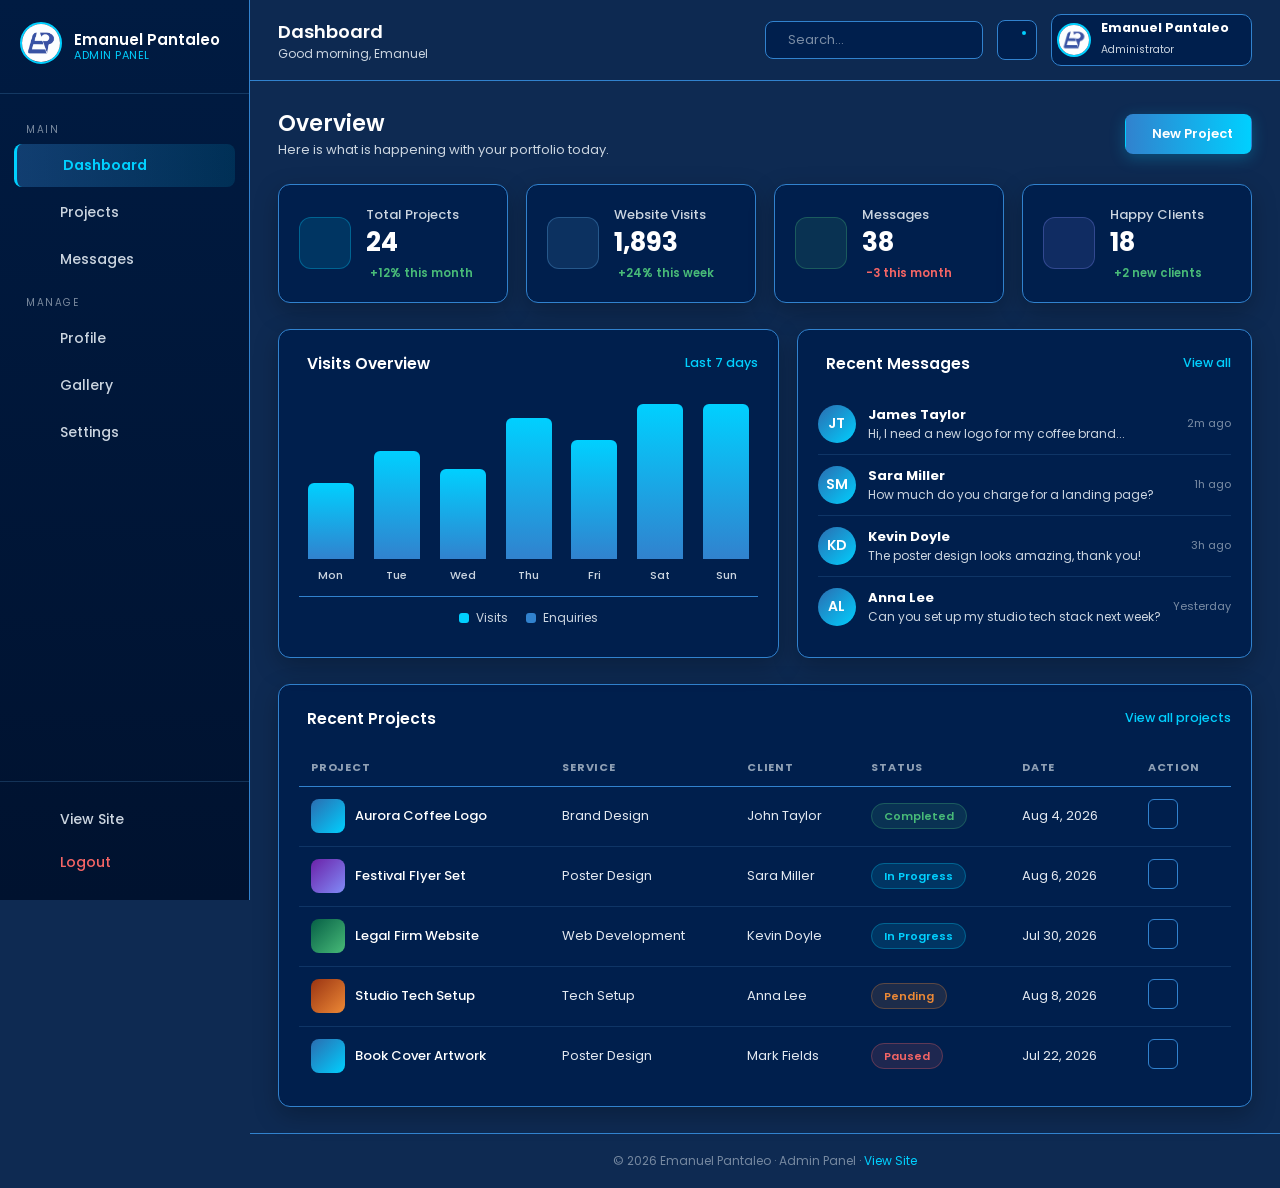
==== admin/dashboard.html @ c4dc27d2 "feat: initial commit for Emanuel Pantaleo portfolio website and admin panel" ====
<!DOCTYPE html>
<html lang="en">

<head>
    <meta charset="UTF-8">
    <meta name="viewport" content="width=device-width, initial-scale=1.0">
    <meta name="description" content="Emanuel Pantaleo - Admin Dashboard">
    <title>Dashboard | Emanuel Pantaleo</title>
    <link rel="stylesheet" href="/css/admin.css" type="text/css">
    <link rel="icon" href="/assets/icons/panta logo-07.png" type="image/x-icon">
    <link rel="stylesheet" href="https://unicons.iconscout.com/release/v4.0.0/css/line.css">
</head>

<body>

    <!-- Sidebar -->
    <div class="sidebar-backdrop" id="sidebarBackdrop"></div>
    <aside class="sidebar" id="sidebar">
        <div class="sidebar-brand">
            <a href="/index.html"><img src="/assets/icons/panta logo-01.jpg" loading="lazy" alt="emanuel logo"></a>
            <h2>Emanuel Pantaleo <span>Admin Panel</span></h2>
        </div>

        <nav class="sidebar-nav">
            <p class="nav-section-title">Main</p>
            <a href="/admin/dashboard.html" class="active"><i class="uil uil-estate"></i>Dashboard</a>
            <a href="/pages/work.html"><i class="uil uil-briefcase-alt"></i>Projects</a>
            <a href="/pages/contact.html"><i class="uil uil-envelope"></i>Messages</a>
            <p class="nav-section-title">Manage</p>
            <a href="/pages/about.html"><i class="uil uil-user"></i>Profile</a>
            <a href="/pages/gallary.html"><i class="uil uil-image-v"></i>Gallery</a>
            <a href="/admin/settings.html"><i class="uil uil-setting"></i>Settings</a>
        </nav>

        <div class="sidebar-footer">
            <a href="/index.html"><i class="uil uil-globe"></i>View Site</a>
            <a href="/index.html" class="logout" id="logoutBtn"><i class="uil uil-sign-out-alt"></i>Logout</a>
        </div>
    </aside>

    <!-- Main -->
    <div class="main-area">
        <header class="topbar">
            <div class="topbar-title">
                <button class="menu-btn" id="menuBtn"><i class="uil uil-bars"></i></button>
                <h3>Dashboard</h3>
                <p>Welcome back, Emanuel</p>
            </div>
            <div class="topbar-actions">
                <div class="topbar-search">
                    <i class="uil uil-search"></i>
                    <input type="search" placeholder="Search...">
                </div>
                <button class="icon-btn" title="Notifications">
                    <i class="uil uil-bell"></i>
                    <span class="dot"></span>
                </button>
                <div class="admin-user">
                    <img src="/assets/icons/panta logo-01.jpg" alt="admin avatar">
                    <div class="admin-user-info">
                        <b>Emanuel Pantaleo</b>
                        <span>Administrator</span>
                    </div>
                    <i class="uil uil-angle-down"></i>
                </div>
            </div>
        </header>

        <main class="admin-content">
            <!-- Page Header -->
            <div class="page-header">
                <div>
                    <h2>Overview</h2>
                    <p>Here is what is happening with your portfolio today.</p>
                </div>
                <button class="btn btn-primary" onclick="showToast('New project created successfully')"><i
                        class="uil uil-plus"></i>New Project</button>
            </div>

            <!-- Stats -->
            <section class="stats-grid">
                <div class="stat-card">
                    <div class="stat-icon cyan"><i class="uil uil-briefcase-alt"></i></div>
                    <div class="stat-info">
                        <h4>Total Projects</h4>
                        <p class="stat-value" data-count="24">0</p>
                        <span class="stat-trend up"><i class="uil uil-arrow-up"></i>+12% this month</span>
                    </div>
                </div>
                <div class="stat-card">
                    <div class="stat-icon blue"><i class="uil uil-eye"></i></div>
                    <div class="stat-info">
                        <h4>Website Visits</h4>
                        <p class="stat-value" data-count="1893">0</p>
                        <span class="stat-trend up"><i class="uil uil-arrow-up"></i>+24% this week</span>
                    </div>
                </div>
                <div class="stat-card">
                    <div class="stat-icon green"><i class="uil uil-envelope"></i></div>
                    <div class="stat-info">
                        <h4>Messages</h4>
                        <p class="stat-value" data-count="38">0</p>
                        <span class="stat-trend down"><i class="uil uil-arrow-down"></i>-3 this month</span>
                    </div>
                </div>
                <div class="stat-card">
                    <div class="stat-icon purple"><i class="uil uil-users-alt"></i></div>
                    <div class="stat-info">
                        <h4>Happy Clients</h4>
                        <p class="stat-value" data-count="18">0</p>
                        <span class="stat-trend up"><i class="uil uil-arrow-up"></i>+2 new clients</span>
                    </div>
                </div>
            </section>

            <!-- Charts + Messages -->
            <div class="dash-grid">
                <div class="section-card">
                    <div class="section-card-header">
                        <h3><i class="uil uil-chart"></i>Visits Overview</h3>
                        <a class="link-more" href="#">Last 7 days</a>
                    </div>
                    <div class="chart-bars" id="visitsChart">
                        <div class="chart-bar-wrap">
                            <div class="chart-bar" style="height:42%"></div><span class="chart-bar-label">Mon</span>
                        </div>
                        <div class="chart-bar-wrap">
                            <div class="chart-bar" style="height:60%"></div><span class="chart-bar-label">Tue</span>
                        </div>
                        <div class="chart-bar-wrap">
                            <div class="chart-bar" style="height:50%"></div><span class="chart-bar-label">Wed</span>
                        </div>
                        <div class="chart-bar-wrap">
                            <div class="chart-bar" style="height:78%"></div><span class="chart-bar-label">Thu</span>
                        </div>
                        <div class="chart-bar-wrap">
                            <div class="chart-bar" style="height:66%"></div><span class="chart-bar-label">Fri</span>
                        </div>
                        <div class="chart-bar-wrap">
                            <div class="chart-bar" style="height:88%"></div><span class="chart-bar-label">Sat</span>
                        </div>
                        <div class="chart-bar-wrap">
                            <div class="chart-bar" style="height:100%"></div><span class="chart-bar-label">Sun</span>
                        </div>
                    </div>
                    <div class="chart-legend">
                        <span class="legend-item"><span class="legend-color"
                                style="background:#00d0ff"></span>Visits</span>
                        <span class="legend-item"><span class="legend-color"
                                style="background:#3182ce"></span>Enquiries</span>
                    </div>
                </div>

                <div class="section-card">
                    <div class="section-card-header">
                        <h3><i class="uil uil-envelope"></i>Recent Messages</h3>
                        <a class="link-more" href="/pages/contact.html">View all</a>
                    </div>
                    <div class="msg-list">
                        <div class="msg-item">
                            <div class="msg-avatar">JT</div>
                            <div class="msg-body">
                                <b>James Taylor</b>
                                <p>Hi, I need a new logo for my coffee brand...</p>
                            </div>
                            <span class="msg-time">2m ago</span>
                        </div>
                        <div class="msg-item">
                            <div class="msg-avatar">SM</div>
                            <div class="msg-body">
                                <b>Sara Miller</b>
                                <p>How much do you charge for a landing page?</p>
                            </div>
                            <span class="msg-time">1h ago</span>
                        </div>
                        <div class="msg-item">
                            <div class="msg-avatar">KD</div>
                            <div class="msg-body">
                                <b>Kevin Doyle</b>
                                <p>The poster design looks amazing, thank you!</p>
                            </div>
                            <span class="msg-time">3h ago</span>
                        </div>
                        <div class="msg-item">
                            <div class="msg-avatar">AL</div>
                            <div class="msg-body">
                                <b>Anna Lee</b>
                                <p>Can you set up my studio tech stack next week?</p>
                            </div>
                            <span class="msg-time">Yesterday</span>
                        </div>
                    </div>
                </div>
            </div>

            <!-- Recent Projects -->
            <div class="section-card">
                <div class="section-card-header">
                    <h3><i class="uil uil-briefcase-alt"></i>Recent Projects</h3>
                    <a class="link-more" href="/pages/work.html">View all projects</a>
                </div>
                <div class="table-wrap">
                    <table class="data-table">
                        <thead>
                            <tr>
                                <th>Project</th>
                                <th>Service</th>
                                <th>Client</th>
                                <th>Status</th>
                                <th>Date</th>
                                <th>Action</th>
                            </tr>
                        </thead>
                        <tbody>
                            <tr>
                                <td>
                                    <div class="project-name">
                                        <span class="project-thumb"><i class="uil uil-palette"></i></span>
                                        Aurora Coffee Logo
                                    </div>
                                </td>
                                <td>Brand Design</td>
                                <td>John Taylor</td>
                                <td><span class="status-badge completed">Completed</span></td>
                                <td>Aug 4, 2026</td>
                                <td><button class="table-action"><i class="uil uil-eye"></i></button></td>
                            </tr>
                            <tr>
                                <td>
                                    <div class="project-name">
                                        <span class="project-thumb alt"><i class="uil uil-image"></i></span>
                                        Festival Flyer Set
                                    </div>
                                </td>
                                <td>Poster Design</td>
                                <td>Sara Miller</td>
                                <td><span class="status-badge progress">In Progress</span></td>
                                <td>Aug 6, 2026</td>
                                <td><button class="table-action"><i class="uil uil-eye"></i></button></td>
                            </tr>
                            <tr>
                                <td>
                                    <div class="project-name">
                                        <span class="project-thumb alt2"><i class="uil uil-browser"></i></span>
                                        Legal Firm Website
                                    </div>
                                </td>
                                <td>Web Development</td>
                                <td>Kevin Doyle</td>
                                <td><span class="status-badge progress">In Progress</span></td>
                                <td>Jul 30, 2026</td>
                                <td><button class="table-action"><i class="uil uil-eye"></i></button></td>
                            </tr>
                            <tr>
                                <td>
                                    <div class="project-name">
                                        <span class="project-thumb alt3"><i class="uil uil-desktop"></i></span>
                                        Studio Tech Setup
                                    </div>
                                </td>
                                <td>Tech Setup</td>
                                <td>Anna Lee</td>
                                <td><span class="status-badge pending">Pending</span></td>
                                <td>Aug 8, 2026</td>
                                <td><button class="table-action"><i class="uil uil-eye"></i></button></td>
                            </tr>
                            <tr>
                                <td>
                                    <div class="project-name">
                                        <span class="project-thumb"><i class="uil uil-palette"></i></span>
                                        Book Cover Artwork
                                    </div>
                                </td>
                                <td>Poster Design</td>
                                <td>Mark Fields</td>
                                <td><span class="status-badge paused">Paused</span></td>
                                <td>Jul 22, 2026</td>
                                <td><button class="table-action"><i class="uil uil-eye"></i></button></td>
                            </tr>
                        </tbody>
                    </table>
                </div>
            </div>

        </main>

        <footer class="admin-footer">
            &copy; 2026 Emanuel Pantaleo &middot; Admin Panel &middot; <a href="/index.html">View Site</a>
        </footer>
    </div>

    <div class="toast" id="toast"><i class="uil uil-check-circle"></i><span id="toastText">Saved</span></div>

    <script src="/js/admin.js"></script>
</body>

</html>
---- css/admin.css ----
@import url('https://fonts.googleapis.com/css2?family=poppins:wght@400;500;600;700&display=swap');

:root {
    --admin-bg: #0e2a52;
    --admin-sidebar: #001b42;
    --admin-card: #001f4d;
    --admin-border: #3182ce;
    --admin-border-light: rgba(99, 179, 237, 0.25);
    --admin-text: #e2e8f0;
    --admin-muted: #cbd5e0;
    --admin-accent: #00d0ff;
    --admin-blue: #63b3ed;
    --admin-blue-dark: #2b6cb0;
    --admin-green: #48bb78;
    --admin-red: #f56565;
    --admin-amber: #ed8936;
    --admin-cyan: #38b2ac;
    --admin-radius: 12px;
    --admin-shadow: 0 8px 25px rgba(0, 0, 0, 0.25);
    --admin-sidebar-w: 250px;
}

* {
    margin: 0;
    padding: 0;
    box-sizing: border-box;
    font-family: 'poppins', sans-serif;
}

::selection {
    background-color: var(--admin-accent);
    color: #fff;
}

body {
    background: var(--admin-bg);
    color: var(--admin-text);
    min-height: 100vh;
}

a {
    text-decoration: none;
}

/* ===================== LAYOUT ===================== */
.admin-layout {
    display: flex;
    min-height: 100vh;
}

/* ===================== SIDEBAR ===================== */
.sidebar {
    width: var(--admin-sidebar-w);
    background: linear-gradient(180deg, var(--admin-sidebar) 0%, #00122f 100%);
    border-right: 1px solid var(--admin-border);
    position: fixed;
    top: 0;
    left: 0;
    height: 100vh;
    display: flex;
    flex-direction: column;
    z-index: 100;
    transition: transform 0.3s ease;
}

.sidebar-brand {
    display: flex;
    align-items: center;
    gap: 12px;
    padding: 22px 20px;
    border-bottom: 1px solid rgba(99, 179, 237, 0.2);
}

.sidebar-brand img {
    width: 42px;
    height: 42px;
    border-radius: 50%;
    border: 2px solid var(--admin-accent);
}

.sidebar-brand h2 {
    font-size: 15px;
    font-weight: 600;
    color: #fff;
    line-height: 1.2;
}

.sidebar-brand span {
    display: block;
    font-size: 11px;
    font-weight: 400;
    color: var(--admin-accent);
    letter-spacing: 0.5px;
    text-transform: uppercase;
}

.sidebar-nav {
    flex: 1;
    padding: 18px 14px;
    overflow-y: auto;
}

.nav-section-title {
    font-size: 10px;
    letter-spacing: 1.5px;
    text-transform: uppercase;
    color: rgba(203, 213, 224, 0.6);
    padding: 10px 12px 6px;
}

.sidebar-nav a {
    display: flex;
    align-items: center;
    gap: 12px;
    padding: 11px 12px;
    border-radius: 8px;
    color: var(--admin-muted);
    font-size: 14px;
    font-weight: 500;
    margin-bottom: 4px;
    transition: background 0.2s ease, color 0.2s ease, transform 0.2s ease;
}

.sidebar-nav a i {
    font-size: 18px;
    width: 22px;
    text-align: center;
}

.sidebar-nav a:hover {
    background: rgba(49, 130, 206, 0.18);
    color: #fff;
    transform: translateX(3px);
}

.sidebar-nav a.active {
    background: linear-gradient(90deg, rgba(49, 130, 206, 0.35) 0%, rgba(0, 208, 255, 0.12) 100%);
    color: var(--admin-accent);
    border-left: 3px solid var(--admin-accent);
    font-weight: 600;
}

.sidebar-footer {
    padding: 16px 14px;
    border-top: 1px solid rgba(99, 179, 237, 0.2);
}

.sidebar-footer a {
    display: flex;
    align-items: center;
    gap: 12px;
    padding: 11px 12px;
    border-radius: 8px;
    color: var(--admin-muted);
    font-size: 14px;
    font-weight: 500;
    transition: background 0.2s ease, color 0.2s ease;
}

.sidebar-footer a:hover {
    background: rgba(245, 101, 101, 0.12);
    color: var(--admin-red);
}

.sidebar-footer a.logout {
    color: var(--admin-red);
}

.sidebar-footer a i {
    font-size: 18px;
    width: 22px;
    text-align: center;
}

.sidebar-backdrop {
    display: none;
    position: fixed;
    inset: 0;
    background: rgba(0, 0, 0, 0.55);
    z-index: 99;
}

/* ===================== MAIN ===================== */
.main-area {
    flex: 1;
    margin-left: var(--admin-sidebar-w);
    display: flex;
    flex-direction: column;
    min-width: 0;
}

/* ===================== TOPBAR ===================== */
.topbar {
    position: sticky;
    top: 0;
    z-index: 50;
    display: flex;
    align-items: center;
    justify-content: space-between;
    gap: 15px;
    padding: 14px 28px;
    background: rgba(14, 42, 82, 0.92);
    backdrop-filter: blur(8px);
    border-bottom: 1px solid var(--admin-border);
}

.menu-btn {
    display: none;
    background: var(--admin-card);
    border: 1px solid var(--admin-border);
    color: var(--admin-accent);
    width: 40px;
    height: 40px;
    border-radius: 8px;
    font-size: 20px;
    cursor: pointer;
}

.topbar-title h3 {
    font-size: 18px;
    font-weight: 600;
    color: #fff;
}

.topbar-title p {
    font-size: 12px;
    color: var(--admin-muted);
}

.topbar-actions {
    display: flex;
    align-items: center;
    gap: 14px;
}

.topbar-search {
    display: flex;
    align-items: center;
    gap: 8px;
    background: var(--admin-card);
    border: 1px solid var(--admin-border);
    border-radius: 8px;
    padding: 8px 14px;
    color: var(--admin-blue);
}

.topbar-search input {
    background: none;
    border: none;
    outline: none;
    color: var(--admin-text);
    font-family: 'poppins', sans-serif;
    font-size: 13px;
    width: 180px;
}

.topbar-search input::placeholder {
    color: rgba(203, 213, 224, 0.6);
}

.icon-btn {
    position: relative;
    width: 40px;
    height: 40px;
    border-radius: 8px;
    background: var(--admin-card);
    border: 1px solid var(--admin-border);
    color: var(--admin-blue);
    font-size: 18px;
    cursor: pointer;
    display: flex;
    align-items: center;
    justify-content: center;
    transition: color 0.2s ease, border-color 0.2s ease;
}

.icon-btn:hover {
    color: var(--admin-accent);
    border-color: var(--admin-accent);
}

.icon-btn .dot {
    position: absolute;
    top: 8px;
    right: 8px;
    width: 8px;
    height: 8px;
    background: var(--admin-accent);
    border-radius: 50%;
    border: 2px solid var(--admin-card);
}

.admin-user {
    display: flex;
    align-items: center;
    gap: 10px;
    padding: 5px 12px 5px 5px;
    border: 1px solid var(--admin-border);
    background: var(--admin-card);
    border-radius: 10px;
}

.admin-user img {
    width: 34px;
    height: 34px;
    border-radius: 50%;
    border: 2px solid var(--admin-accent);
}

.admin-user-info b {
    display: block;
    font-size: 12.5px;
    color: #fff;
    line-height: 1.2;
}

.admin-user-info span {
    font-size: 10.5px;
    color: var(--admin-muted);
}

.admin-user i {
    color: var(--admin-accent);
    font-size: 13px;
}

/* ===================== CONTENT ===================== */
.admin-content {
    flex: 1;
    padding: 26px 28px;
    max-width: 1400px;
    width: 100%;
    margin: 0 auto;
}

.page-header {
    display: flex;
    align-items: center;
    justify-content: space-between;
    gap: 15px;
    margin-bottom: 24px;
    flex-wrap: wrap;
}

.page-header h2 {
    font-size: 22px;
    color: #fff;
    font-weight: 600;
}

.page-header p {
    font-size: 13px;
    color: var(--admin-muted);
}

.btn {
    display: inline-flex;
    align-items: center;
    gap: 8px;
    padding: 9px 18px;
    border-radius: 8px;
    font-size: 13px;
    font-weight: 600;
    font-family: 'poppins', sans-serif;
    cursor: pointer;
    border: 1px solid transparent;
    transition: transform 0.2s ease, box-shadow 0.2s ease;
}

.btn:hover {
    transform: translateY(-2px);
}

.btn i {
    font-size: 15px;
}

.btn-primary {
    background: linear-gradient(90deg, #3182ce 0%, #00d0ff 100%);
    color: #fff;
    box-shadow: 0 4px 15px rgba(0, 208, 255, 0.25);
}

.btn-secondary {
    background: var(--admin-card);
    border-color: var(--admin-border);
    color: var(--admin-blue);
}

.btn-danger {
    background: rgba(245, 101, 101, 0.12);
    border-color: rgba(245, 101, 101, 0.4);
    color: var(--admin-red);
}

.btn:hover {
    transform: translateY(-2px);
}

.btn:active {
    transform: translateY(0);
}

/* ===================== STAT CARDS ===================== */
.stats-grid {
    display: grid;
    grid-template-columns: repeat(auto-fit, minmax(230px, 1fr));
    gap: 18px;
    margin-bottom: 26px;
}

.stat-card {
    background: var(--admin-card);
    border: 1px solid var(--admin-border);
    border-radius: var(--admin-radius);
    padding: 20px;
    display: flex;
    align-items: center;
    gap: 15px;
    box-shadow: var(--admin-shadow);
    transition: transform 0.2s ease, border-color 0.2s ease;
}

.stat-card:hover {
    transform: translateY(-4px);
    border-color: var(--admin-accent);
}

.stat-icon {
    width: 52px;
    height: 52px;
    border-radius: 12px;
    display: flex;
    align-items: center;
    justify-content: center;
    font-size: 24px;
    flex-shrink: 0;
}

.stat-icon.cyan {
    background: rgba(0, 208, 255, 0.12);
    color: var(--admin-accent);
    border: 1px solid rgba(0, 208, 255, 0.3);
}

.stat-icon.blue {
    background: rgba(99, 179, 237, 0.12);
    color: var(--admin-blue);
    border: 1px solid rgba(99, 179, 237, 0.3);
}

.stat-icon.green {
    background: rgba(72, 187, 120, 0.12);
    color: var(--admin-green);
    border: 1px solid rgba(72, 187, 120, 0.3);
}

.stat-icon.purple {
    background: rgba(129, 140, 248, 0.12);
    color: #818cf8;
    border: 1px solid rgba(129, 140, 248, 0.3);
}

.stat-info h4 {
    font-size: 13px;
    font-weight: 500;
    color: var(--admin-muted);
    margin-bottom: 4px;
}

.stat-info .stat-value {
    font-size: 26px;
    font-weight: 700;
    color: #fff;
    line-height: 1;
}

.stat-trend {
    display: inline-flex;
    align-items: center;
    gap: 4px;
    font-size: 11.5px;
    font-weight: 600;
    margin-top: 6px;
}

.stat-trend.up {
    color: var(--admin-green);
}

.stat-trend.down {
    color: var(--admin-red);
}

/* ===================== GRID SECTIONS ===================== */
.dash-grid {
    display: grid;
    grid-template-columns: 1.4fr 1fr;
    gap: 18px;
    margin-bottom: 26px;
}

.section-card {
    background: var(--admin-card);
    border: 1px solid var(--admin-border);
    border-radius: var(--admin-radius);
    padding: 20px;
    box-shadow: var(--admin-shadow);
}

.section-card-header {
    display: flex;
    align-items: center;
    justify-content: space-between;
    margin-bottom: 18px;
    flex-wrap: wrap;
    gap: 10px;
}

.section-card-header h3 {
    font-size: 15.5px;
    font-weight: 600;
    color: #fff;
}

.section-card-header h3 i {
    color: var(--admin-accent);
    margin-right: 8px;
    font-size: 17px;
}

.link-more {
    font-size: 12.5px;
    color: var(--admin-accent);
    font-weight: 500;
}

.link-more:hover {
    text-decoration: underline;
}

/* ===================== CHART ===================== */
.chart-bars {
    display: flex;
    align-items: flex-end;
    gap: 14px;
    height: 190px;
    padding: 10px 6px 0;
}

.chart-bar-wrap {
    flex: 1;
    display: flex;
    flex-direction: column;
    align-items: center;
    gap: 8px;
    height: 100%;
    justify-content: flex-end;
}

.chart-bar {
    width: 100%;
    max-width: 46px;
    border-radius: 6px 6px 0 0;
    background: linear-gradient(180deg, #00d0ff 0%, #3182ce 100%);
    animation: growBar 0.9s ease forwards;
    transform-origin: bottom;
    position: relative;
}

@keyframes growBar {
    from {
        height: 0;
        opacity: 0.4;
    }
}

.chart-bar:hover {
    filter: brightness(1.2);
}

.chart-bar-label {
    font-size: 11px;
    color: var(--admin-muted);
    font-weight: 500;
}

.chart-legend {
    display: flex;
    gap: 18px;
    margin-top: 12px;
    padding-top: 12px;
    border-top: 1px solid var(--admin-border);
    justify-content: center;
}

.legend-item {
    display: flex;
    align-items: center;
    gap: 7px;
    font-size: 12px;
    color: var(--admin-muted);
}

.legend-color {
    width: 10px;
    height: 10px;
    border-radius: 3px;
}

/* ===================== RECENT MESSAGES ===================== */
.msg-list {
    display: flex;
    flex-direction: column;
}

.msg-item {
    display: flex;
    align-items: center;
    gap: 12px;
    padding: 11px 0;
    border-bottom: 1px solid rgba(99, 179, 237, 0.15);
}

.msg-item:last-child {
    border-bottom: none;
}

.msg-avatar {
    width: 38px;
    height: 38px;
    border-radius: 50%;
    background: linear-gradient(135deg, #2b6cb0 0%, #00d0ff 100%);
    color: #fff;
    font-size: 14px;
    font-weight: 600;
    display: flex;
    align-items: center;
    justify-content: center;
    flex-shrink: 0;
}

.msg-body {
    flex: 1;
    min-width: 0;
}

.msg-body b {
    font-size: 13px;
    color: #fff;
    display: block;
}

.msg-body p {
    font-size: 12px;
    color: var(--admin-muted);
    white-space: nowrap;
    overflow: hidden;
    text-overflow: ellipsis;
}

.msg-time {
    font-size: 11px;
    color: rgba(203, 213, 224, 0.6);
    flex-shrink: 0;
}

/* ===================== TABLE ===================== */
.table-wrap {
    overflow-x: auto;
    border-radius: var(--admin-radius);
}

.data-table {
    width: 100%;
    border-collapse: collapse;
    min-width: 600px;
}

.data-table th {
    text-align: left;
    font-size: 11px;
    text-transform: uppercase;
    letter-spacing: 0.8px;
    color: rgba(203, 213, 224, 0.7);
    padding: 10px 12px;
    border-bottom: 1px solid var(--admin-border);
    white-space: nowrap;
}

.data-table td {
    padding: 12px;
    font-size: 13px;
    border-bottom: 1px solid rgba(99, 179, 237, 0.15);
    white-space: nowrap;
}

.data-table tr:last-child td {
    border-bottom: none;
}

.data-table tbody tr {
    transition: background 0.2s ease;
}

.data-table tbody tr:hover {
    background: rgba(49, 130, 206, 0.1);
}

.project-name {
    display: flex;
    align-items: center;
    gap: 10px;
    font-weight: 500;
    color: #fff;
}

.project-thumb {
    width: 34px;
    height: 34px;
    border-radius: 8px;
    background: linear-gradient(135deg, #2b6cb0 0%, #00d0ff 100%);
    display: flex;
    align-items: center;
    justify-content: center;
    color: #fff;
    font-size: 15px;
    flex-shrink: 0;
}

.project-thumb.alt {
    background: linear-gradient(135deg, #6b21a8 0%, #818cf8 100%);
}

.project-thumb.alt2 {
    background: linear-gradient(135deg, #065f46 0%, #48bb78 100%);
}

.project-thumb.alt3 {
    background: linear-gradient(135deg, #9a3412 0%, #ed8936 100%);
}

.status-badge {
    padding: 4px 12px;
    border-radius: 20px;
    font-size: 11px;
    font-weight: 600;
}

.status-badge.completed {
    background: rgba(72, 187, 120, 0.12);
    color: var(--admin-green);
    border: 1px solid rgba(72, 187, 120, 0.3);
}

.status-badge.progress {
    background: rgba(0, 208, 255, 0.12);
    color: var(--admin-accent);
    border: 1px solid rgba(0, 208, 255, 0.3);
}

.status-badge.pending {
    background: rgba(237, 137, 54, 0.12);
    color: var(--admin-amber, #ed8936);
    border: 1px solid rgba(237, 137, 54, 0.3);
}

.status-badge.paused {
    background: rgba(245, 101, 101, 0.12);
    color: var(--admin-red);
    border: 1px solid rgba(245, 101, 101, 0.3);
}

.table-action {
    background: none;
    border: 1px solid var(--admin-border);
    color: var(--admin-blue);
    border-radius: 6px;
    width: 30px;
    height: 30px;
    cursor: pointer;
    font-size: 14px;
    transition: color 0.2s ease, border-color 0.2s ease;
}

.table-action:hover {
    color: var(--admin-accent);
    border-color: var(--admin-accent);
}

/* ===================== FORMS ===================== */
.settings-grid {
    display: grid;
    grid-template-columns: 1fr 1fr;
    gap: 18px;
}

.form-group {
    margin-bottom: 16px;
}

.form-group label {
    display: block;
    font-size: 12.5px;
    font-weight: 500;
    color: var(--admin-muted);
    margin-bottom: 6px;
}

.form-group input,
.form-group textarea,
.form-group select {
    width: 100%;
    background: var(--admin-bg);
    border: 1px solid var(--admin-border);
    border-radius: 8px;
    padding: 10px 14px;
    color: var(--admin-text);
    font-size: 13.5px;
    font-family: 'poppins', sans-serif;
    outline: none;
    transition: border-color 0.2s ease, box-shadow 0.2s ease;
    caret-color: var(--admin-accent);
}

.form-group input:focus,
.form-group textarea:focus,
.form-group select:focus {
    border-color: var(--admin-accent);
    box-shadow: 0 0 0 3px rgba(0, 208, 255, 0.12);
}

.form-group input::placeholder,
.form-group textarea::placeholder {
    color: rgba(203, 213, 224, 0.5);
}

.form-group textarea {
    resize: vertical;
    min-height: 90px;
}

.form-row {
    display: grid;
    grid-template-columns: 1fr 1fr;
    gap: 14px;
}

.avatar-upload {
    display: flex;
    align-items: center;
    gap: 16px;
    margin-bottom: 20px;
}

.avatar-upload img {
    width: 70px;
    height: 70px;
    border-radius: 50%;
    border: 3px solid var(--admin-accent);
}

.avatar-upload .btn {
    font-size: 12px;
    padding: 7px 14px;
}

/* toggles */
.toggle-item {
    display: flex;
    align-items: center;
    justify-content: space-between;
    padding: 13px 0;
    border-bottom: 1px solid rgba(99, 179, 237, 0.15);
}

.toggle-item:last-child {
    border-bottom: none;
}

.toggle-item b {
    font-size: 13.5px;
    color: #fff;
    font-weight: 500;
    display: block;
}

.toggle-item p {
    font-size: 12px;
    color: var(--admin-muted);
}

.toggle {
    position: relative;
    width: 44px;
    height: 24px;
    flex-shrink: 0;
}

.toggle input {
    opacity: 0;
    width: 0;
    height: 0;
}

.toggle-slider {
    position: absolute;
    inset: 0;
    background: rgba(203, 213, 224, 0.25);
    border-radius: 20px;
    cursor: pointer;
    transition: background 0.25s ease;
}

.toggle-slider::before {
    content: "";
    position: absolute;
    width: 18px;
    height: 18px;
    left: 3px;
    top: 3px;
    background: #fff;
    border-radius: 50%;
    transition: transform 0.25s ease;
}

.toggle input:checked+.toggle-slider {
    background: linear-gradient(90deg, #3182ce 0%, #00d0ff 100%);
}

.toggle input:checked+.toggle-slider::before {
    transform: translateX(20px);
}

.form-actions {
    display: flex;
    gap: 12px;
    margin-top: 20px;
}

/* ===================== QUICK LINKS ===================== */
.quick-links {
    display: grid;
    gap: 10px;
}

.quick-link {
    display: flex;
    align-items: center;
    gap: 12px;
    padding: 12px 14px;
    background: var(--admin-bg);
    border: 1px solid rgba(99, 179, 237, 0.25);
    border-radius: 8px;
    color: var(--admin-text);
    font-size: 13px;
    font-weight: 500;
    transition: transform 0.2s ease, border-color 0.2s ease;
}

.quick-link i {
    color: var(--admin-accent);
    font-size: 17px;
    width: 20px;
    text-align: center;
}

.quick-link:hover {
    transform: translateX(4px);
    border-color: var(--admin-accent);
}

/* ===================== TOAST ===================== */
.toast {
    position: fixed;
    bottom: 24px;
    right: 24px;
    background: var(--admin-card);
    border: 1px solid var(--admin-accent);
    color: var(--admin-text);
    padding: 13px 18px;
    border-radius: 10px;
    font-size: 13.5px;
    font-weight: 500;
    display: flex;
    align-items: center;
    gap: 10px;
    box-shadow: 0 10px 30px rgba(0, 0, 0, 0.4);
    transform: translateY(80px);
    opacity: 0;
    transition: transform 0.35s ease, opacity 0.35s ease;
    z-index: 200;
}

.toast.show {
    transform: translateY(0);
    opacity: 1;
}

.toast i {
    color: var(--admin-green);
    font-size: 18px;
}

/* ===================== FOOTER ===================== */
.admin-footer {
    text-align: center;
    padding: 18px 28px;
    font-size: 12px;
    color: rgba(203, 213, 224, 0.55);
    border-top: 1px solid var(--admin-border);
}

.admin-footer a {
    color: var(--admin-accent);
}

/* ===================== RESPONSIVE ===================== */
@media (max-width: 1080px) {
    .dash-grid,
    .settings-grid {
        grid-template-columns: 1fr;
    }
}

@media (max-width: 900px) {
    .sidebar {
        transform: translateX(-100%);
    }

    .sidebar.open {
        transform: translateX(0);
    }

    .sidebar-backdrop.show {
        display: block;
    }

    .main-area {
        margin-left: 0;
    }

    .menu-btn {
        display: flex;
        align-items: center;
        justify-content: center;
    }

    .topbar-search {
        display: none;
    }
}

@media (max-width: 560px) {
    .topbar {
        padding: 12px 16px;
    }

    .admin-content {
        padding: 18px 16px;
    }

    .admin-user-info,
    .admin-user>i {
        display: none;
    }

    .admin-user {
        padding: 4px;
    }

    .form-row {
        grid-template-columns: 1fr;
    }

    .stats-grid {
        grid-template-columns: 1fr 1fr;
        gap: 12px;
    }

    .stat-card {
        flex-direction: column;
        align-items: flex-start;
        gap: 10px;
        padding: 16px;
    }
}
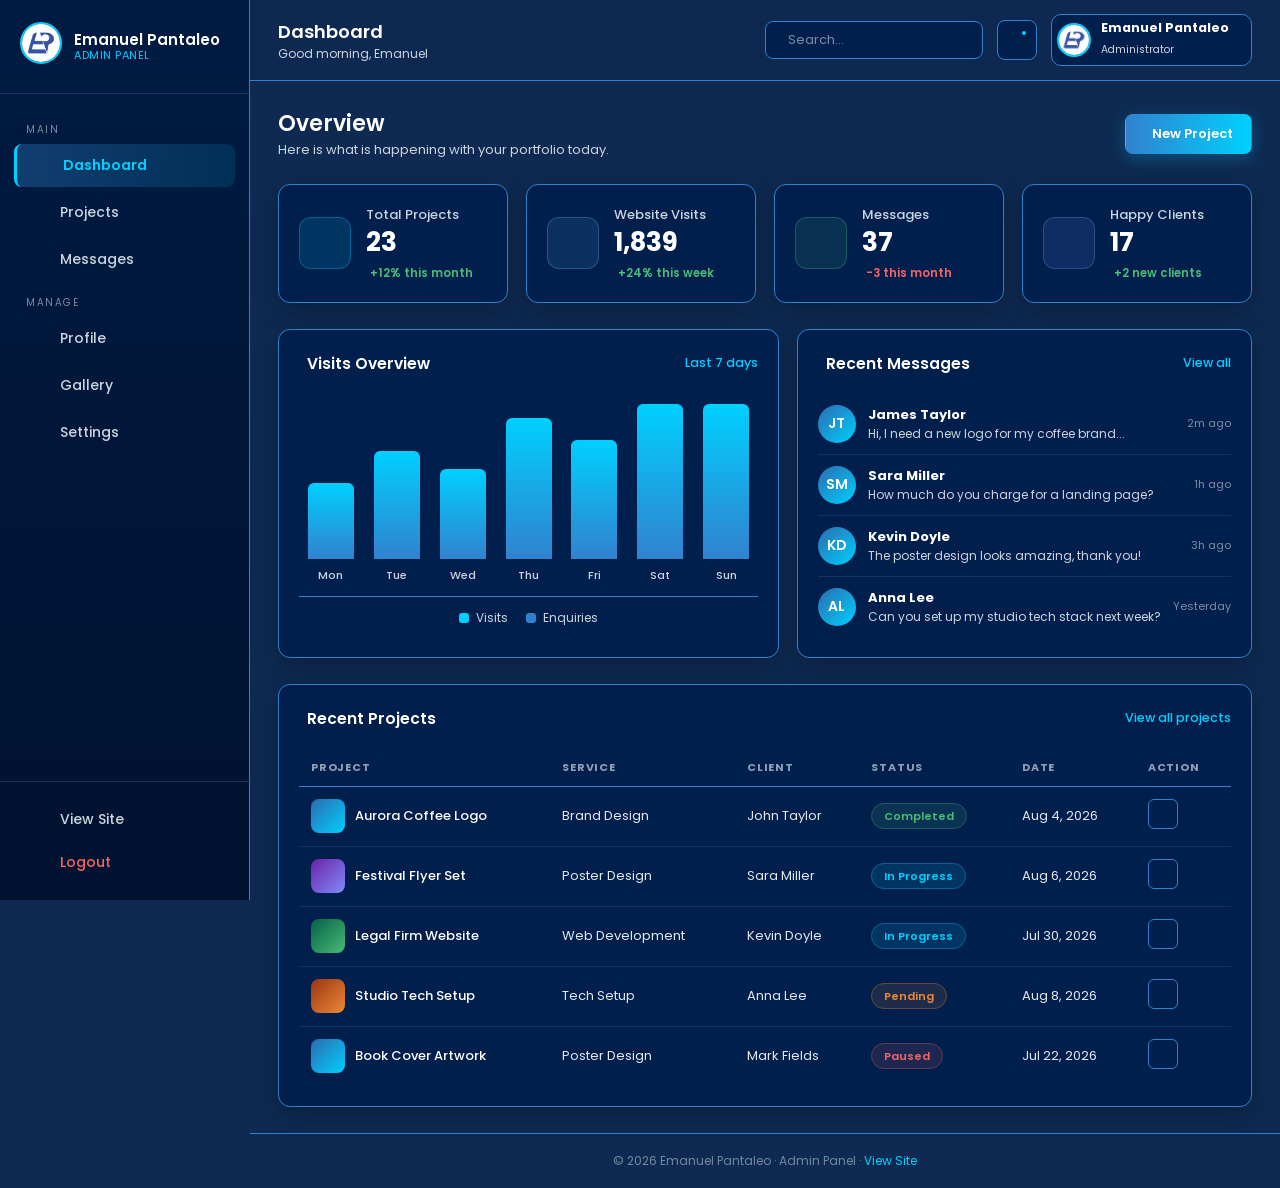
==== commit 1e1b14a0: "feat: add admin dashboard and portfolio management pages" ====
--- a/admin/dashboard.html
+++ b/admin/dashboard.html
@@ -9,6 +9,16 @@
     <link rel="stylesheet" href="/css/admin.css" type="text/css">
     <link rel="icon" href="/assets/icons/panta logo-07.png" type="image/x-icon">
     <link rel="stylesheet" href="https://unicons.iconscout.com/release/v4.0.0/css/line.css">
+
+    <!-- Google tag (gtag.js) -->
+    <script async src="https://www.googletagmanager.com/gtag/js?id=G-T45WWDJSTZ"></script>
+    <script>
+        window.dataLayer = window.dataLayer || [];
+        function gtag() { dataLayer.push(arguments); }
+        gtag('js', new Date());
+
+        gtag('config', 'G-T45WWDJSTZ');
+    </script>
 </head>
 
 <body>
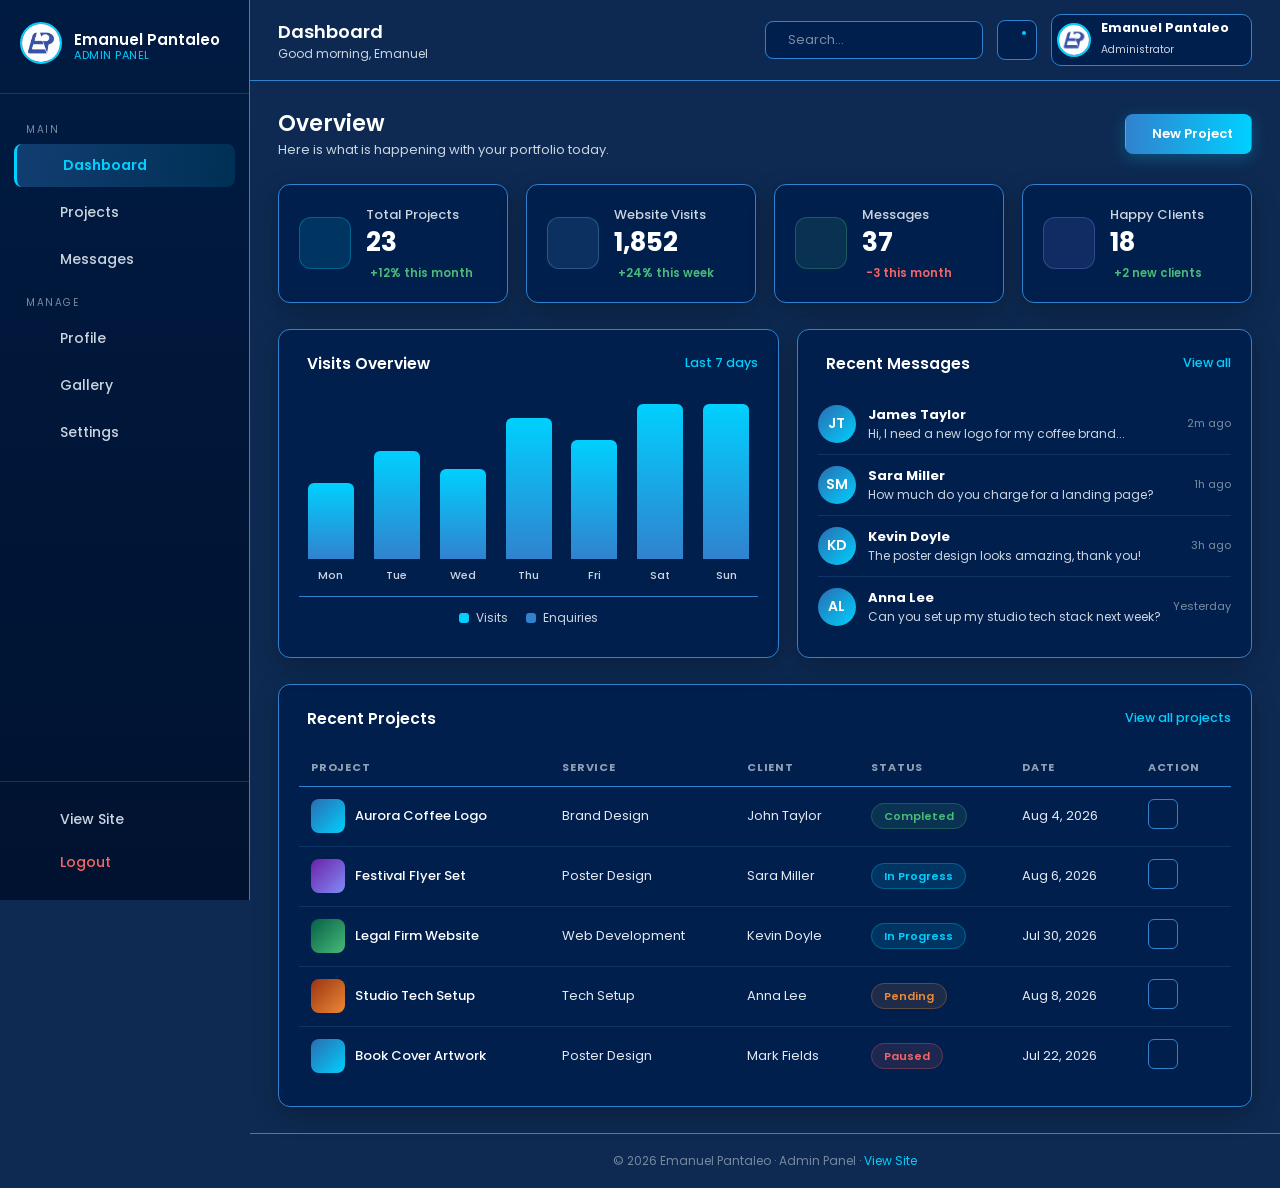
==== commit 7dbca944: "feat: add admin dashboard, settings, and main application pages" ====
--- a/admin/dashboard.html
+++ b/admin/dashboard.html
@@ -2,6 +2,16 @@
 <html lang="en">
 
 <head>
+    <!-- Google tag (gtag.js) -->
+    <script async src="https://www.googletagmanager.com/gtag/js?id=G-T45WWDJSTZ"></script>
+    <script>
+        window.dataLayer = window.dataLayer || [];
+        function gtag() { dataLayer.push(arguments); }
+        gtag('js', new Date());
+
+        gtag('config', 'G-T45WWDJSTZ');
+    </script>
+
     <meta charset="UTF-8">
     <meta name="viewport" content="width=device-width, initial-scale=1.0">
     <meta name="description" content="Emanuel Pantaleo - Admin Dashboard">
@@ -10,15 +20,7 @@
     <link rel="icon" href="/assets/icons/panta logo-07.png" type="image/x-icon">
     <link rel="stylesheet" href="https://unicons.iconscout.com/release/v4.0.0/css/line.css">
 
-    <!-- Google tag (gtag.js) -->
-    <script async src="https://www.googletagmanager.com/gtag/js?id=G-T45WWDJSTZ"></script>
-    <script>
-        window.dataLayer = window.dataLayer || [];
-        function gtag() { dataLayer.push(arguments); }
-        gtag('js', new Date());
-
-        gtag('config', 'G-T45WWDJSTZ');
-    </script>
+
 </head>
 
 <body>
